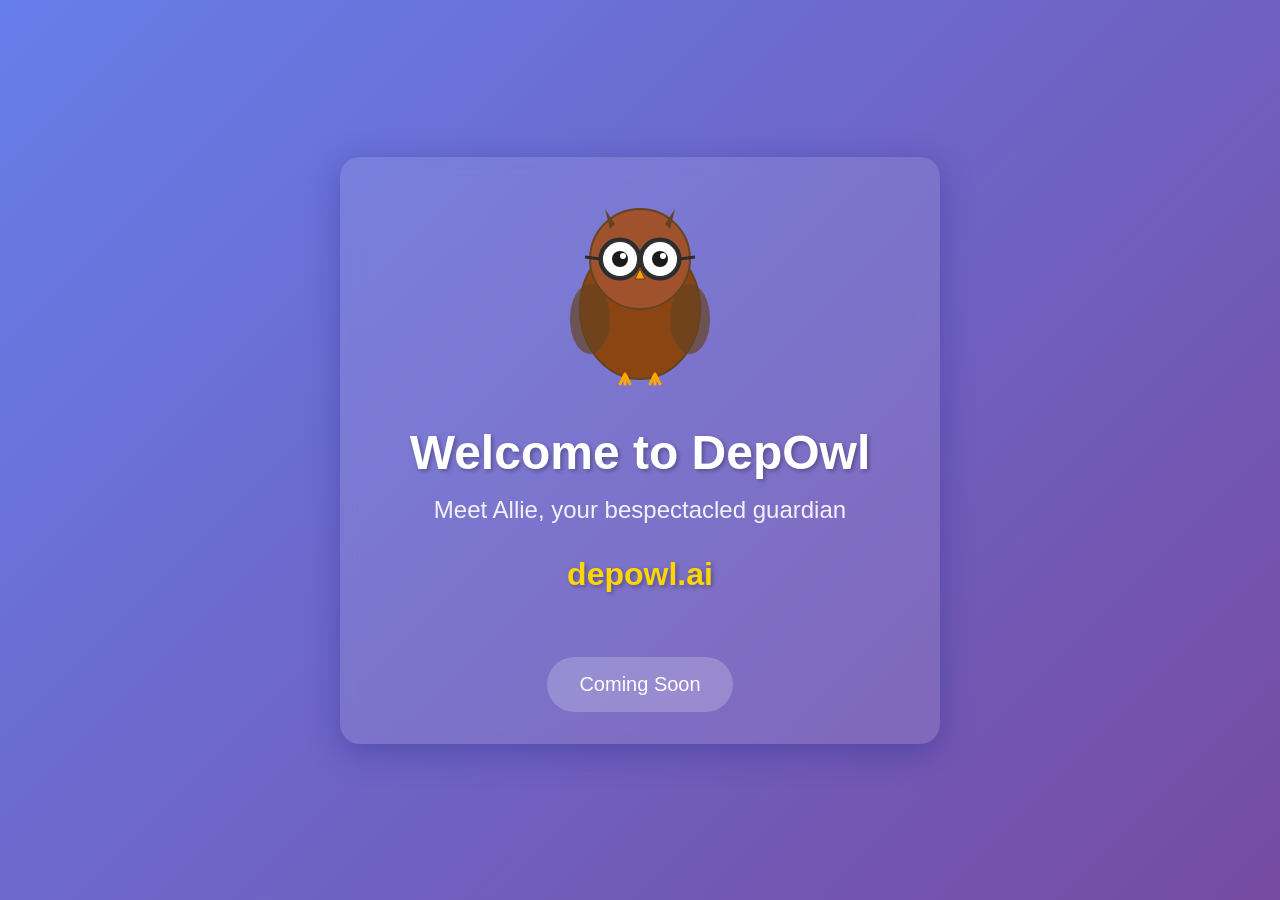
==== index.html @ 33dd3dfa "Convert ASP.NET Core app to static website for GitHub Pages Co-authored-by: ruthstorm <1965071+ruths" ====
<!DOCTYPE html>
<html lang="en">
<head>
    <meta charset="UTF-8">
    <meta name="viewport" content="width=device-width, initial-scale=1.0">
    <title>DepOwl - Coming Soon</title>
    <link rel="stylesheet" href="css/style.css">
</head>
<body>
    <div class="container">
        <div class="logo-container">
            <img src="images/allie-logo.svg" alt="Allie the Owl - DepOwl Mascot" class="logo">
        </div>
        <h1>Welcome to DepOwl</h1>
        <p class="tagline">Meet Allie, your bespectacled guardian</p>
        <p class="domain">depowl.ai</p>
        <p class="coming-soon">Coming Soon</p>
    </div>
</body>
</html>
---- css/style.css ----
* {
    margin: 0;
    padding: 0;
    box-sizing: border-box;
}

body {
    font-family: -apple-system, BlinkMacSystemFont, 'Segoe UI', Roboto, 'Helvetica Neue', Arial, sans-serif;
    background: linear-gradient(135deg, #667eea 0%, #764ba2 100%);
    min-height: 100vh;
    display: flex;
    justify-content: center;
    align-items: center;
    color: #ffffff;
}

.container {
    text-align: center;
    padding: 2rem;
    background: rgba(255, 255, 255, 0.1);
    backdrop-filter: blur(10px);
    border-radius: 20px;
    box-shadow: 0 8px 32px 0 rgba(31, 38, 135, 0.37);
    max-width: 600px;
    width: 90%;
}

.logo-container {
    margin-bottom: 2rem;
}

.logo {
    width: 200px;
    height: 200px;
    animation: float 3s ease-in-out infinite;
}

@keyframes float {
    0%, 100% {
        transform: translateY(0px);
    }
    50% {
        transform: translateY(-20px);
    }
}

h1 {
    font-size: 3rem;
    margin-bottom: 1rem;
    font-weight: 700;
    text-shadow: 2px 2px 4px rgba(0, 0, 0, 0.3);
}

.tagline {
    font-size: 1.5rem;
    margin-bottom: 1rem;
    opacity: 0.9;
}

.domain {
    font-size: 2rem;
    font-weight: 600;
    color: #FFD700;
    margin: 2rem 0;
    text-shadow: 2px 2px 4px rgba(0, 0, 0, 0.3);
}

.coming-soon {
    font-size: 1.25rem;
    margin-top: 2rem;
    padding: 1rem 2rem;
    background: rgba(255, 255, 255, 0.2);
    border-radius: 50px;
    display: inline-block;
}

@media (max-width: 768px) {
    h1 {
        font-size: 2rem;
    }
    
    .tagline {
        font-size: 1.2rem;
    }
    
    .domain {
        font-size: 1.5rem;
    }
    
    .logo {
        width: 150px;
        height: 150px;
    }
}
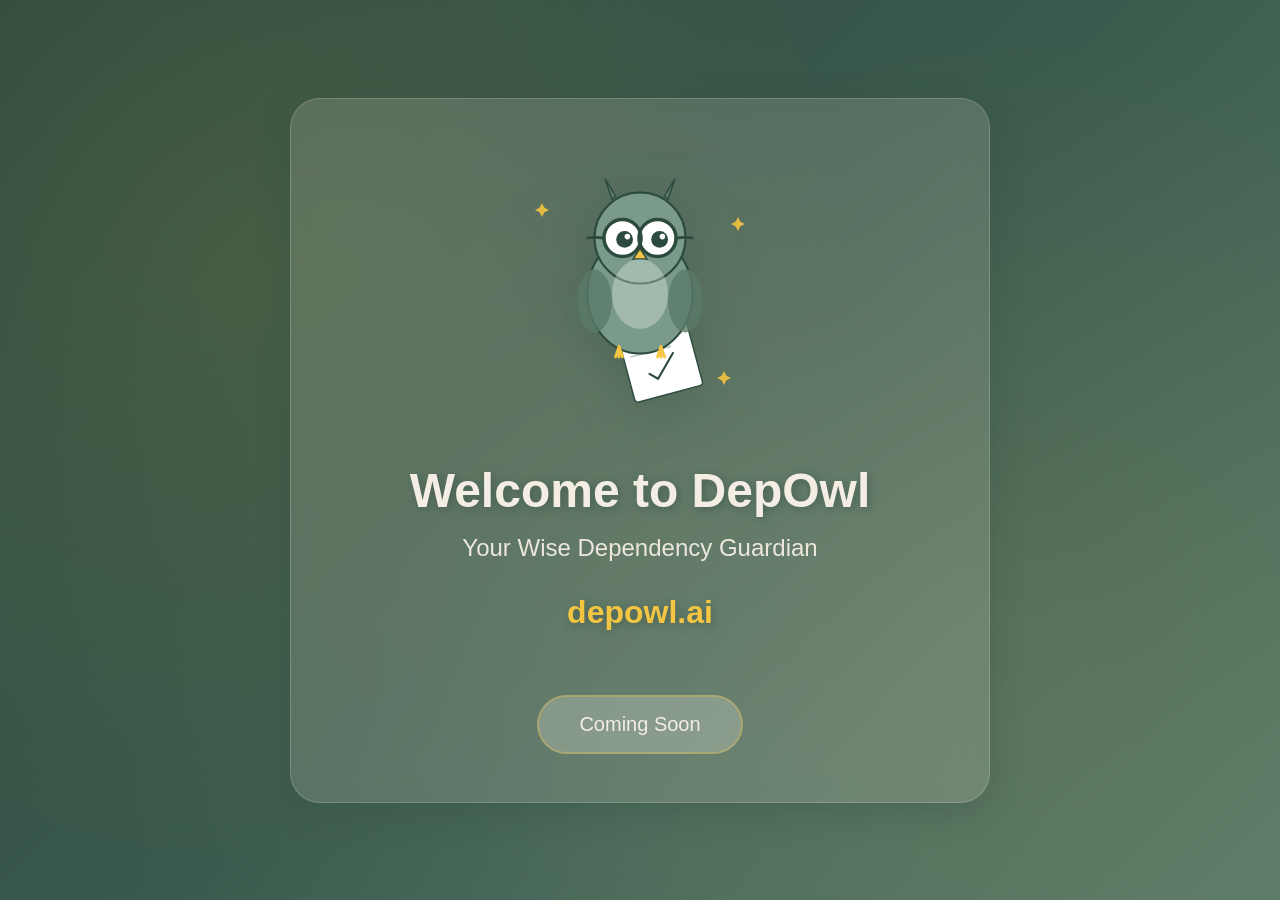
==== commit 9fc6ca11: "Redesign landing page with earth-tone colors and new owl mascot Co-authored-by: ruthstorm <1965071+r" ====
--- a/index.html
+++ b/index.html
@@ -9,10 +9,10 @@
 <body>
     <div class="container">
         <div class="logo-container">
-            <img src="images/allie-logo.svg" alt="Allie the Owl - DepOwl Mascot" class="logo">
+            <img src="images/allie-mascot.svg" alt="Allie the Owl - Your Wise Dependency Guardian" class="logo">
         </div>
         <h1>Welcome to DepOwl</h1>
-        <p class="tagline">Meet Allie, your bespectacled guardian</p>
+        <p class="tagline">Your Wise Dependency Guardian</p>
         <p class="domain">depowl.ai</p>
         <p class="coming-soon">Coming Soon</p>
     </div>
--- a/css/style.css
+++ b/css/style.css
@@ -6,23 +6,39 @@
 
 body {
     font-family: -apple-system, BlinkMacSystemFont, 'Segoe UI', Roboto, 'Helvetica Neue', Arial, sans-serif;
-    background: linear-gradient(135deg, #667eea 0%, #764ba2 100%);
+    background: linear-gradient(135deg, #2D4A3E 0%, #3A5A4D 50%, #5A7B6A 100%);
     min-height: 100vh;
     display: flex;
     justify-content: center;
     align-items: center;
-    color: #ffffff;
+    color: #F4EDE3;
+    position: relative;
+    overflow: hidden;
+}
+
+/* Decorative sparkle elements */
+body::before {
+    content: '';
+    position: absolute;
+    width: 100%;
+    height: 100%;
+    background-image: 
+        radial-gradient(circle at 20% 30%, rgba(244, 197, 66, 0.1) 0%, transparent 50%),
+        radial-gradient(circle at 80% 70%, rgba(244, 197, 66, 0.08) 0%, transparent 50%),
+        radial-gradient(circle at 50% 90%, rgba(122, 155, 138, 0.1) 0%, transparent 50%);
+    pointer-events: none;
 }
 
 .container {
     text-align: center;
-    padding: 2rem;
-    background: rgba(255, 255, 255, 0.1);
-    backdrop-filter: blur(10px);
-    border-radius: 20px;
-    box-shadow: 0 8px 32px 0 rgba(31, 38, 135, 0.37);
-    max-width: 600px;
+    padding: 3rem 2rem;
+    background: rgba(244, 237, 227, 0.15);
+    backdrop-filter: blur(12px);
+    border-radius: 30px;
+    box-shadow: 0 8px 32px 0 rgba(45, 74, 62, 0.3);
+    max-width: 700px;
     width: 90%;
+    border: 1px solid rgba(244, 237, 227, 0.2);
 }
 
 .logo-container {
@@ -30,9 +46,10 @@
 }
 
 .logo {
-    width: 200px;
-    height: 200px;
+    width: 280px;
+    height: 280px;
     animation: float 3s ease-in-out infinite;
+    filter: drop-shadow(0 10px 25px rgba(45, 74, 62, 0.3));
 }
 
 @keyframes float {
@@ -48,30 +65,44 @@
     font-size: 3rem;
     margin-bottom: 1rem;
     font-weight: 700;
-    text-shadow: 2px 2px 4px rgba(0, 0, 0, 0.3);
+    text-shadow: 2px 2px 8px rgba(45, 74, 62, 0.5);
+    color: #F4EDE3;
 }
 
 .tagline {
     font-size: 1.5rem;
     margin-bottom: 1rem;
-    opacity: 0.9;
+    opacity: 0.95;
+    color: #F4EDE3;
+    font-weight: 500;
 }
 
 .domain {
     font-size: 2rem;
     font-weight: 600;
-    color: #FFD700;
+    color: #F4C542;
     margin: 2rem 0;
-    text-shadow: 2px 2px 4px rgba(0, 0, 0, 0.3);
+    text-shadow: 2px 2px 8px rgba(45, 74, 62, 0.5);
 }
 
 .coming-soon {
     font-size: 1.25rem;
     margin-top: 2rem;
-    padding: 1rem 2rem;
-    background: rgba(255, 255, 255, 0.2);
+    padding: 1rem 2.5rem;
+    background: rgba(244, 237, 227, 0.25);
     border-radius: 50px;
     display: inline-block;
+    border: 2px solid rgba(244, 197, 66, 0.3);
+    color: #F4EDE3;
+    font-weight: 500;
+    transition: all 0.3s ease;
+}
+
+.coming-soon:hover {
+    background: rgba(244, 237, 227, 0.35);
+    border-color: rgba(244, 197, 66, 0.5);
+    transform: translateY(-2px);
+    box-shadow: 0 4px 12px rgba(244, 197, 66, 0.2);
 }
 
 @media (max-width: 768px) {
@@ -88,7 +119,35 @@
     }
     
     .logo {
-        width: 150px;
-        height: 150px;
+        width: 200px;
+        height: 200px;
+    }
+    
+    .container {
+        padding: 2rem 1.5rem;
+    }
+    
+    .coming-soon {
+        font-size: 1.1rem;
+        padding: 0.875rem 2rem;
     }
 }
+
+@media (max-width: 480px) {
+    .logo {
+        width: 170px;
+        height: 170px;
+    }
+    
+    h1 {
+        font-size: 1.75rem;
+    }
+    
+    .tagline {
+        font-size: 1.1rem;
+    }
+    
+    .domain {
+        font-size: 1.3rem;
+    }
+}
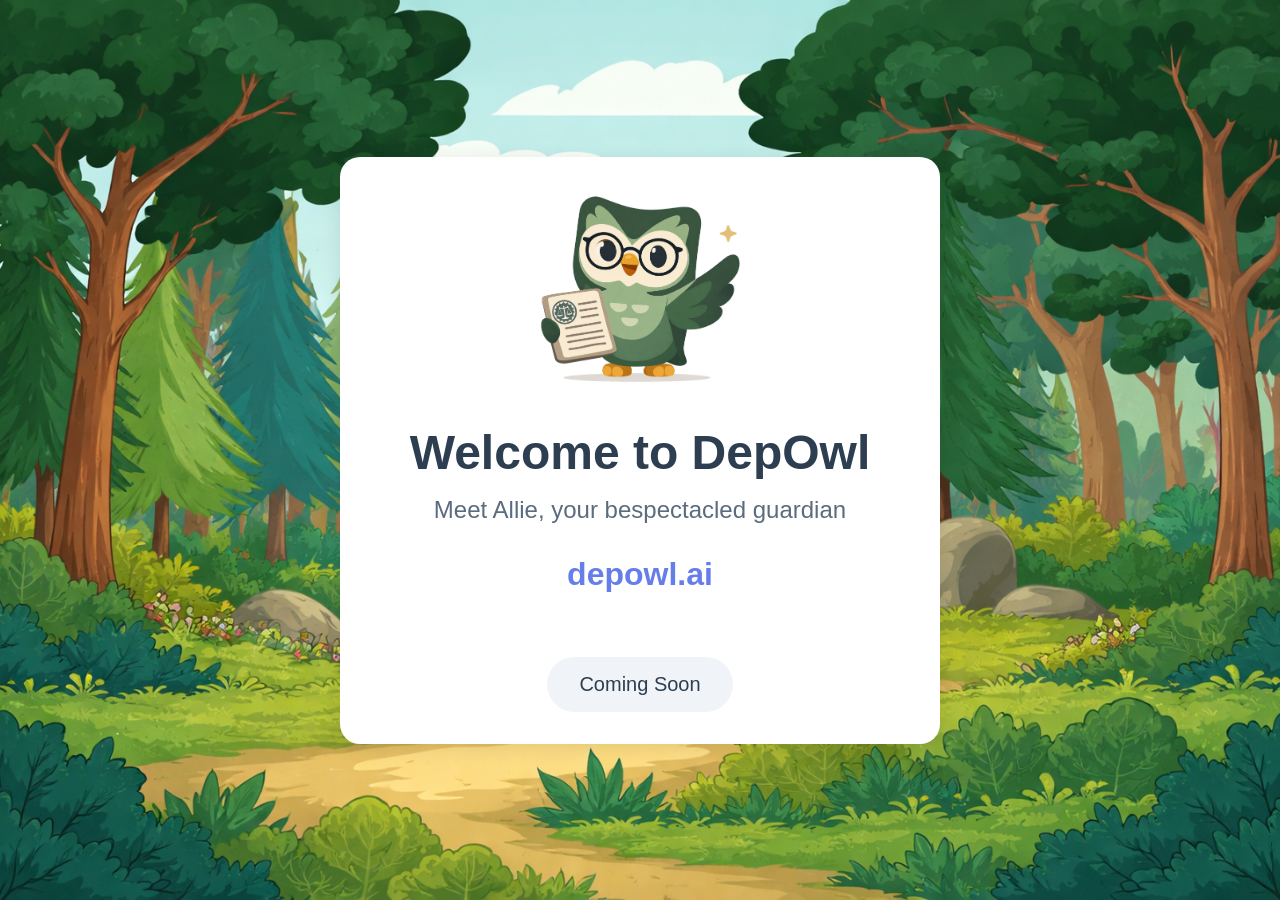
==== commit a66f030b: "Improving with the actual mascot, adding gitignore and improving readme" ====
--- a/index.html
+++ b/index.html
@@ -9,10 +9,10 @@
 <body>
     <div class="container">
         <div class="logo-container">
-            <img src="images/allie-mascot.svg" alt="Allie the Owl - Your Wise Dependency Guardian" class="logo">
+            <img src="images/ally-03-convert.svg" alt="Allie the Owl - DepOwl Mascot" class="logo">
         </div>
         <h1>Welcome to DepOwl</h1>
-        <p class="tagline">Your Wise Dependency Guardian</p>
+        <p class="tagline">Meet Allie, your bespectacled guardian</p>
         <p class="domain">depowl.ai</p>
         <p class="coming-soon">Coming Soon</p>
     </div>
--- a/css/style.css
+++ b/css/style.css
@@ -6,39 +6,26 @@
 
 body {
     font-family: -apple-system, BlinkMacSystemFont, 'Segoe UI', Roboto, 'Helvetica Neue', Arial, sans-serif;
-    background: linear-gradient(135deg, #2D4A3E 0%, #3A5A4D 50%, #5A7B6A 100%);
+    background: #ffffff;
     min-height: 100vh;
     display: flex;
     justify-content: center;
     align-items: center;
-    color: #F4EDE3;
-    position: relative;
-    overflow: hidden;
-}
-
-/* Decorative sparkle elements */
-body::before {
-    content: '';
-    position: absolute;
-    width: 100%;
-    height: 100%;
-    background-image: 
-        radial-gradient(circle at 20% 30%, rgba(244, 197, 66, 0.1) 0%, transparent 50%),
-        radial-gradient(circle at 80% 70%, rgba(244, 197, 66, 0.08) 0%, transparent 50%),
-        radial-gradient(circle at 50% 90%, rgba(122, 155, 138, 0.1) 0%, transparent 50%);
-    pointer-events: none;
+    color: #333333;
+    background-image: url('../images/forest_bkg.png');
+    background-repeat: repeat-x;
+    background-position: bottom;
+    background-size: auto 100%; /* adjust height as needed */
 }
 
 .container {
     text-align: center;
-    padding: 3rem 2rem;
-    background: rgba(244, 237, 227, 0.15);
-    backdrop-filter: blur(12px);
-    border-radius: 30px;
-    box-shadow: 0 8px 32px 0 rgba(45, 74, 62, 0.3);
-    max-width: 700px;
+    padding: 2rem;
+    background: #ffffff;
+    border-radius: 20px;
+    box-shadow: 0 4px 20px rgba(0, 0, 0, 0.1);
+    max-width: 600px;
     width: 90%;
-    border: 1px solid rgba(244, 237, 227, 0.2);
 }
 
 .logo-container {
@@ -46,10 +33,9 @@
 }
 
 .logo {
-    width: 280px;
-    height: 280px;
+    width: 200px;
+    height: 200px;
     animation: float 3s ease-in-out infinite;
-    filter: drop-shadow(0 10px 25px rgba(45, 74, 62, 0.3));
 }
 
 @keyframes float {
@@ -65,44 +51,30 @@
     font-size: 3rem;
     margin-bottom: 1rem;
     font-weight: 700;
-    text-shadow: 2px 2px 8px rgba(45, 74, 62, 0.5);
-    color: #F4EDE3;
+    color: #2c3e50;
 }
 
 .tagline {
     font-size: 1.5rem;
     margin-bottom: 1rem;
-    opacity: 0.95;
-    color: #F4EDE3;
-    font-weight: 500;
+    color: #5a6c7d;
 }
 
 .domain {
     font-size: 2rem;
     font-weight: 600;
-    color: #F4C542;
+    color: #667eea;
     margin: 2rem 0;
-    text-shadow: 2px 2px 8px rgba(45, 74, 62, 0.5);
 }
 
 .coming-soon {
     font-size: 1.25rem;
     margin-top: 2rem;
-    padding: 1rem 2.5rem;
-    background: rgba(244, 237, 227, 0.25);
+    padding: 1rem 2rem;
+    background: #f0f4f8;
+    color: #2c3e50;
     border-radius: 50px;
     display: inline-block;
-    border: 2px solid rgba(244, 197, 66, 0.3);
-    color: #F4EDE3;
-    font-weight: 500;
-    transition: all 0.3s ease;
-}
-
-.coming-soon:hover {
-    background: rgba(244, 237, 227, 0.35);
-    border-color: rgba(244, 197, 66, 0.5);
-    transform: translateY(-2px);
-    box-shadow: 0 4px 12px rgba(244, 197, 66, 0.2);
 }
 
 @media (max-width: 768px) {
@@ -119,35 +91,7 @@
     }
     
     .logo {
-        width: 200px;
-        height: 200px;
-    }
-    
-    .container {
-        padding: 2rem 1.5rem;
-    }
-    
-    .coming-soon {
-        font-size: 1.1rem;
-        padding: 0.875rem 2rem;
+        width: 150px;
+        height: 150px;
     }
 }
-
-@media (max-width: 480px) {
-    .logo {
-        width: 170px;
-        height: 170px;
-    }
-    
-    h1 {
-        font-size: 1.75rem;
-    }
-    
-    .tagline {
-        font-size: 1.1rem;
-    }
-    
-    .domain {
-        font-size: 1.3rem;
-    }
-}
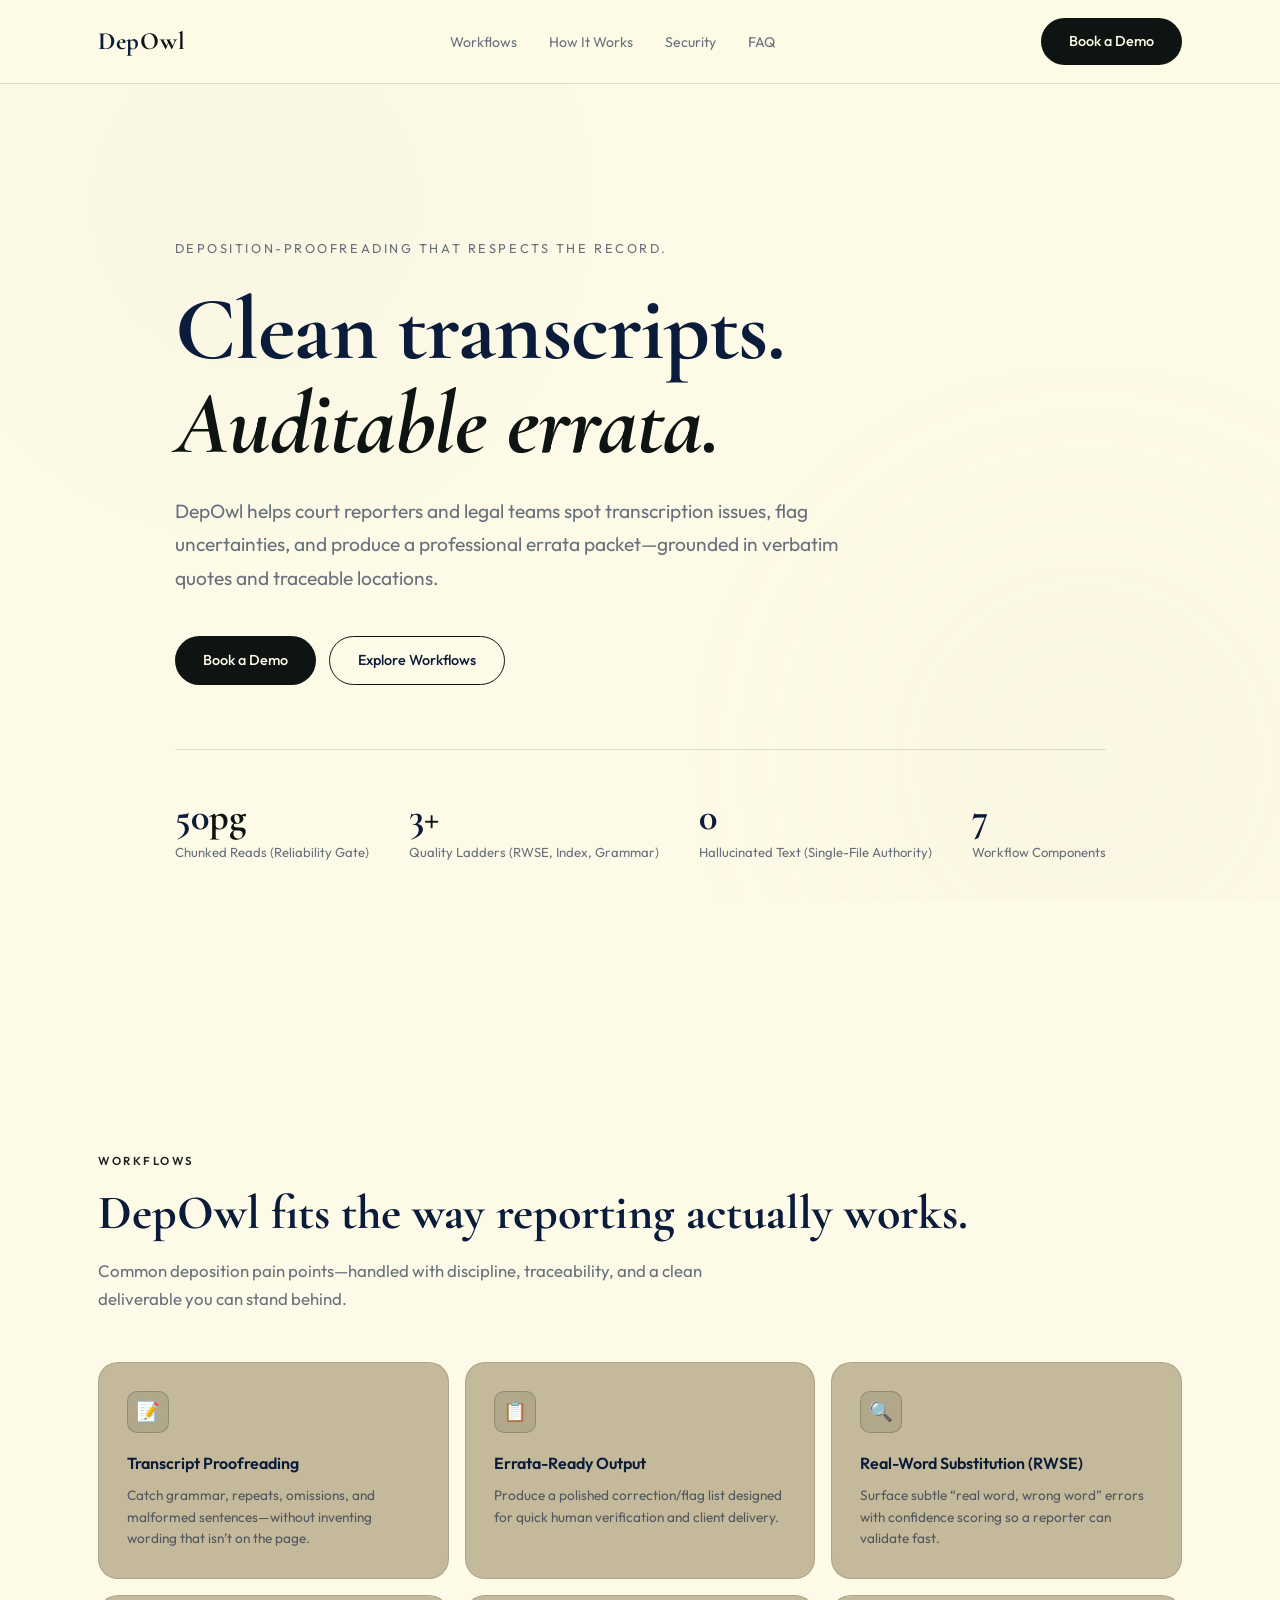
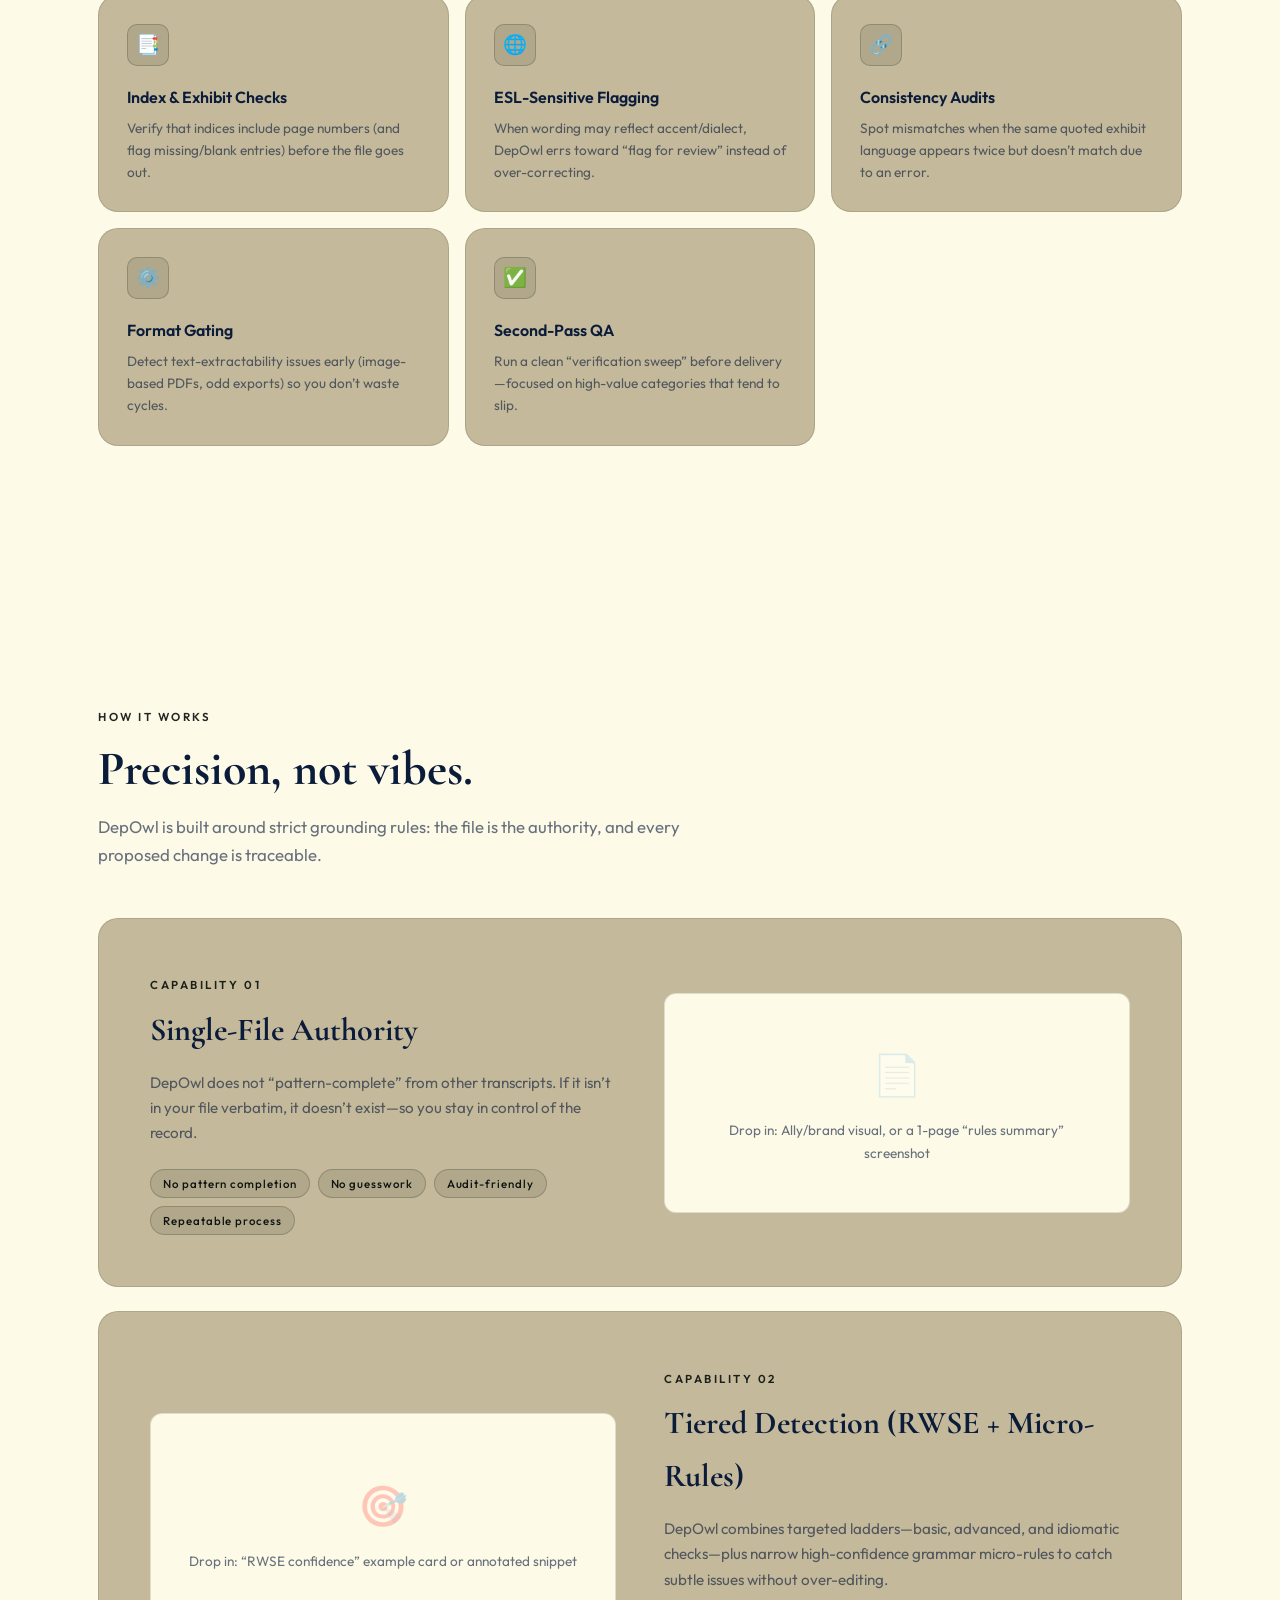
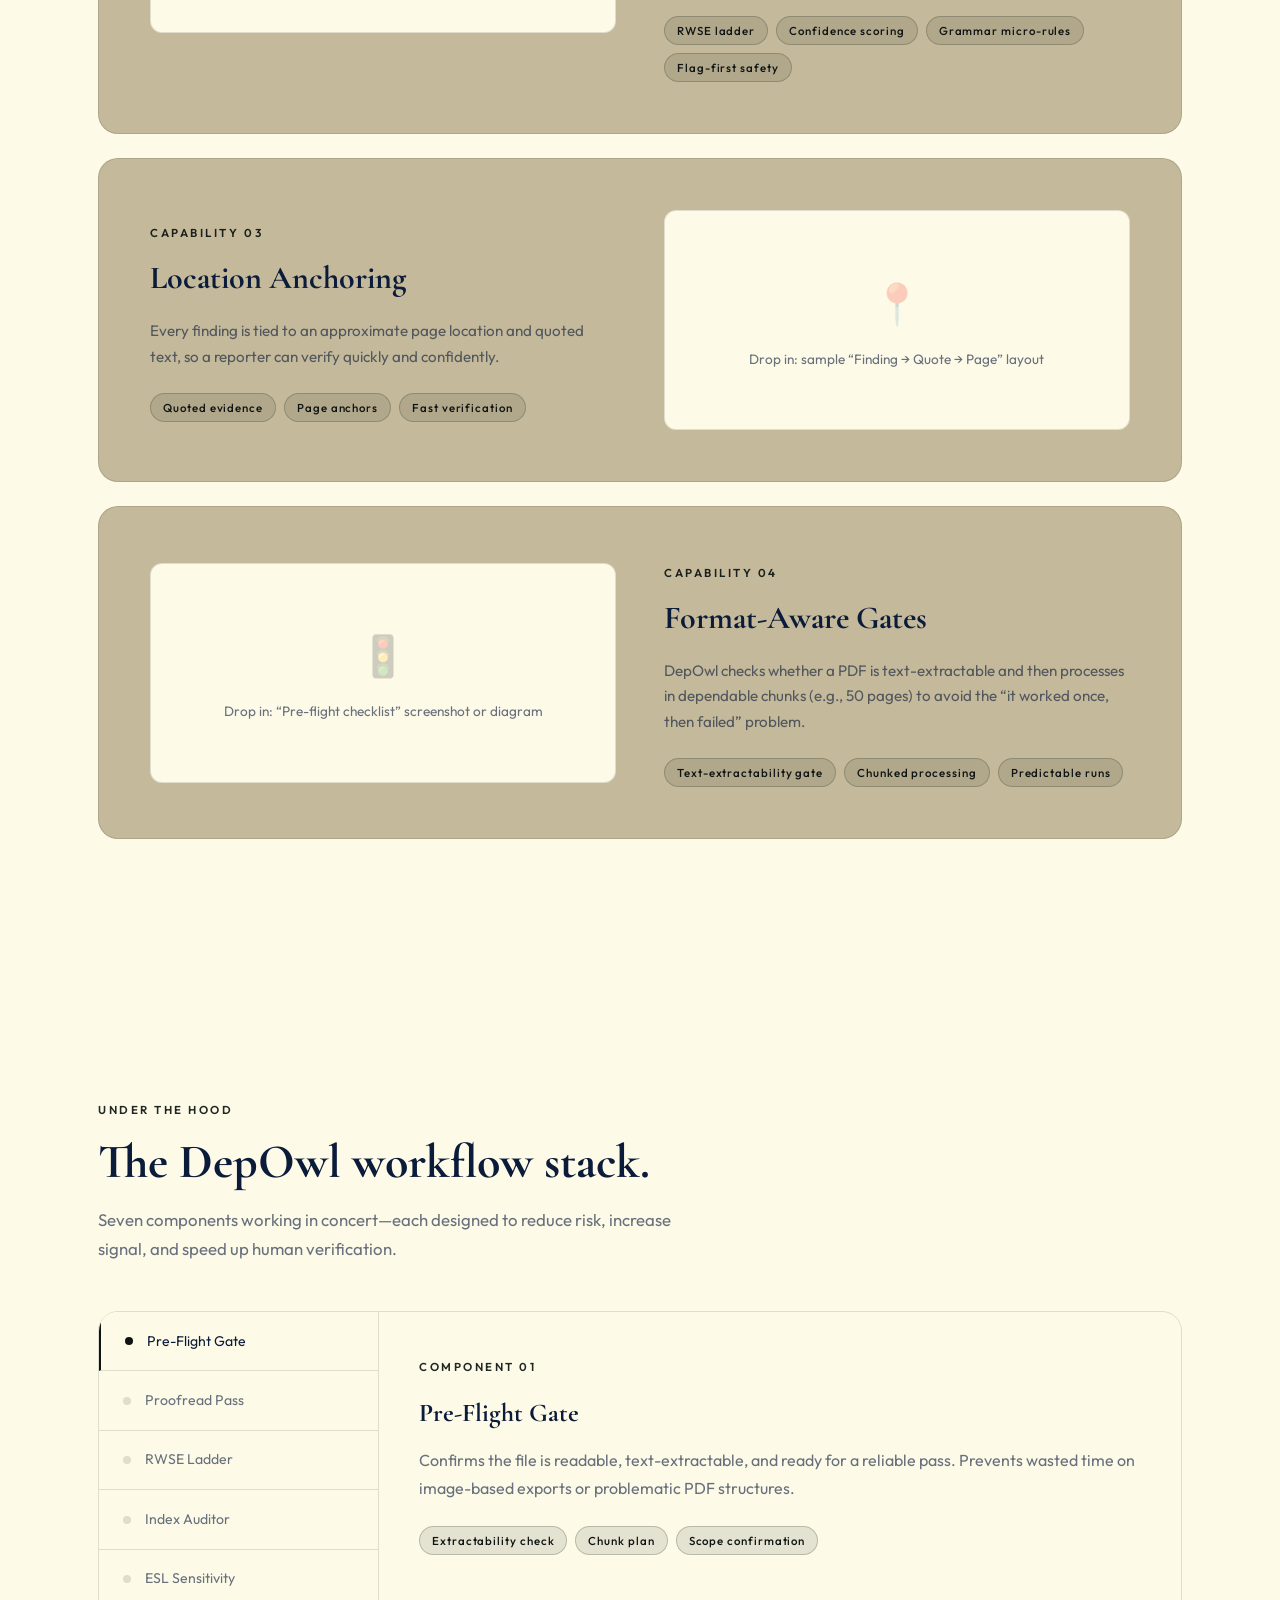
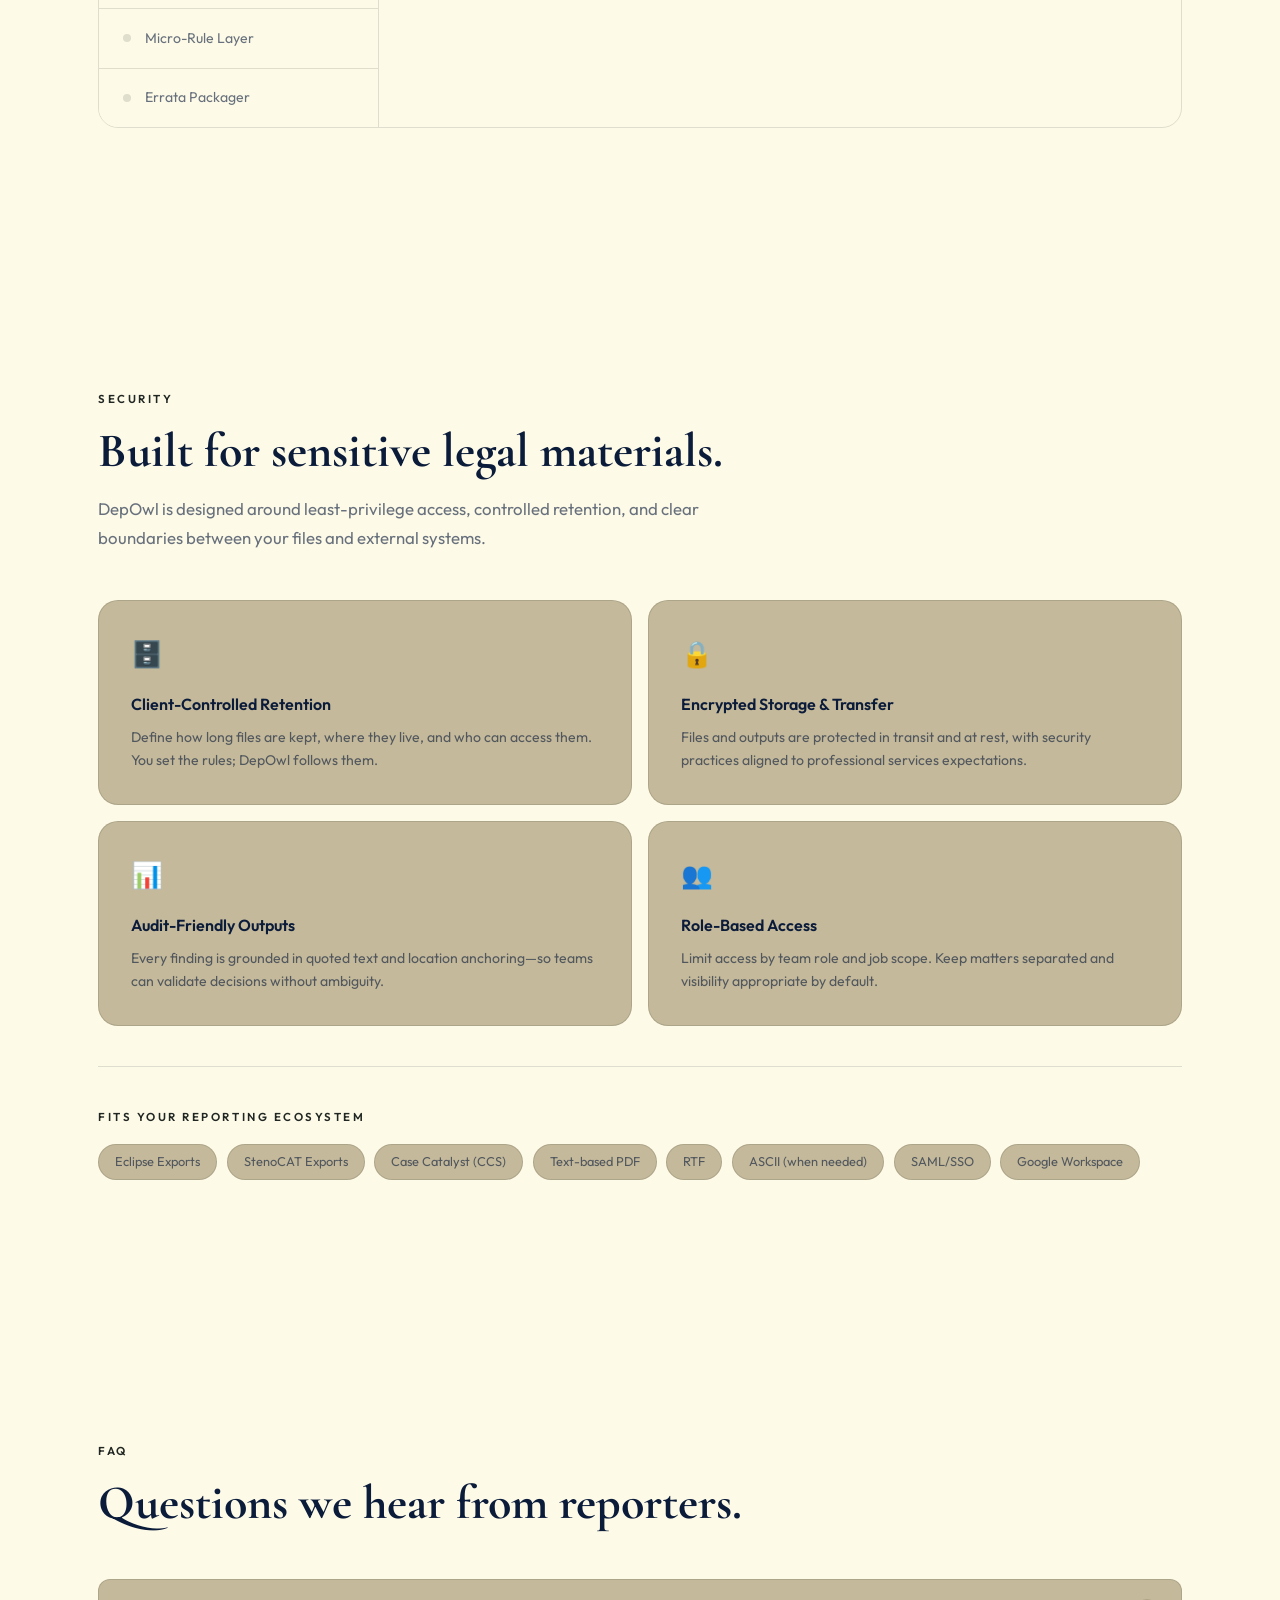
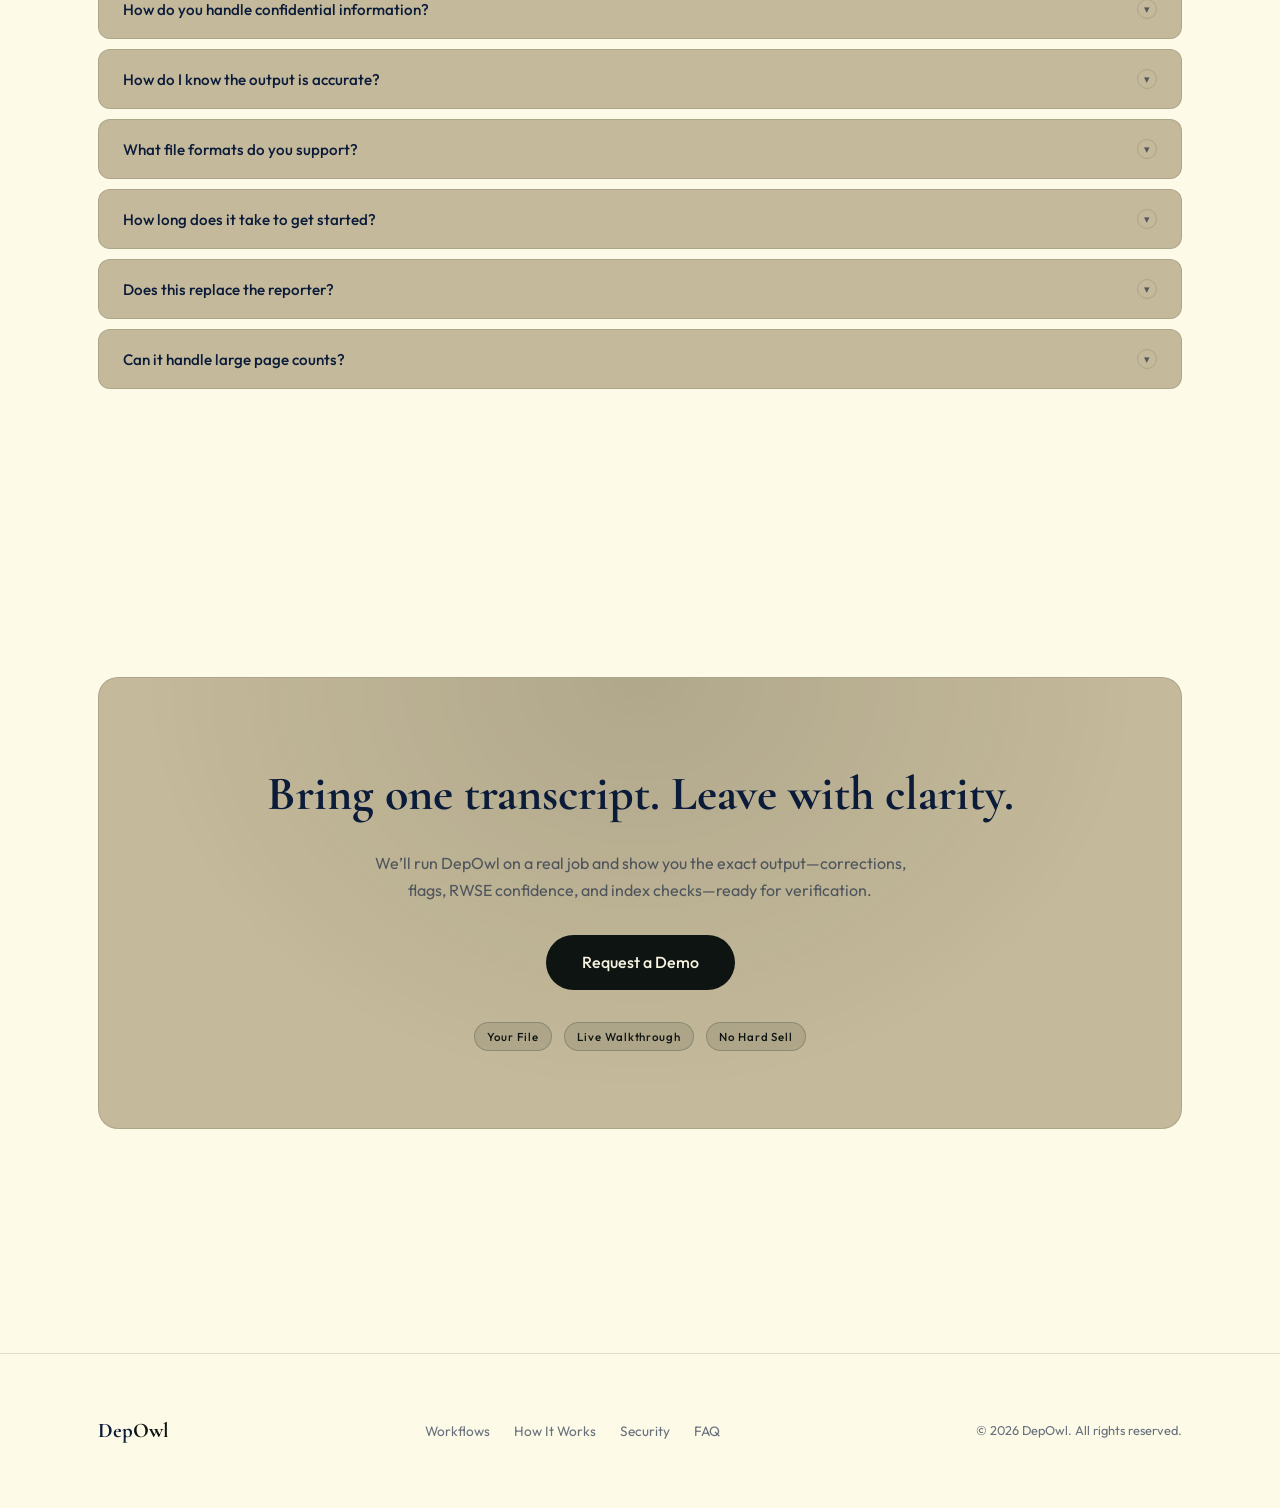
==== commit bd028d40: "First commit Replacing with updated landing site" ====
--- a/index.html
+++ b/index.html
@@ -1,20 +1,493 @@
 <!DOCTYPE html>
 <html lang="en">
 <head>
-    <meta charset="UTF-8">
-    <meta name="viewport" content="width=device-width, initial-scale=1.0">
-    <title>DepOwl - Coming Soon</title>
-    <link rel="stylesheet" href="css/style.css">
+  <meta charset="UTF-8" />
+  <meta name="viewport" content="width=device-width, initial-scale=1.0" />
+  <title>DepOwl | Deposition Transcript Verification Engine</title>
+  <link href="https://fonts.googleapis.com/css2?family=Cormorant+Garamond:wght@400;600;700&family=Outfit:wght@300;400;500;600&display=swap" rel="stylesheet" />
+  <link rel="stylesheet" href="styles.css" />
 </head>
 <body>
-    <div class="container">
-        <div class="logo-container">
-            <img src="images/ally-03-convert.svg" alt="Allie the Owl - DepOwl Mascot" class="logo">
-        </div>
-        <h1>Welcome to DepOwl</h1>
-        <p class="tagline">Meet Allie, your bespectacled guardian</p>
-        <p class="domain">depowl.ai</p>
-        <p class="coming-soon">Coming Soon</p>
-    </div>
+
+  <!-- Background mesh -->
+  <div class="mesh" aria-hidden="true"></div>
+
+  <!-- ─────── HEADER ─────── -->
+  <header>
+    <div class="container">
+      <nav>
+        <a href="#" class="logo">
+          Dep<span>Owl</span>
+        </a>
+        <ul class="nav-links">
+          <li><a href="#use-cases">Workflows</a></li>
+          <li><a href="#platform">How It Works</a></li>
+          <li><a href="#security">Security</a></li>
+          <li><a href="#faq">FAQ</a></li>
+        </ul>
+        <a href="#contact" class="btn btn-primary nav-cta">Book a Demo</a>
+        <button class="hamburger" id="hamburger" aria-label="Toggle menu">
+          <span></span><span></span><span></span>
+        </button>
+      </nav>
+    </div>
+    <div class="mobile-menu" id="mobile-menu">
+      <a href="#use-cases">Workflows</a>
+      <a href="#platform">How It Works</a>
+      <a href="#security">Security</a>
+      <a href="#faq">FAQ</a>
+      <a href="#contact" class="btn btn-primary">Book a Demo</a>
+    </div>
+  </header>
+
+  <!-- ─────── HERO ─────── -->
+  <section class="hero section">
+    <div class="container">
+      <p class="hero-eyebrow">
+        Deposition-proofreading that respects the record.
+      </p>
+      <h1>
+        Clean transcripts.<br /><em>Auditable errata.</em>
+      </h1>
+      <p class="hero-sub">
+        DepOwl helps court reporters and legal teams spot transcription issues, flag uncertainties, and produce a professional errata packet&mdash;grounded in verbatim quotes and traceable locations.
+      </p>
+      <div class="hero-cta">
+        <a href="#contact" class="btn btn-primary">Book a Demo</a>
+        <a href="#use-cases" class="btn btn-ghost">Explore Workflows</a>
+      </div>
+
+      <div class="hero-stats">
+        <div class="stat-item">
+          <div class="stat-number">50<span>pg</span></div>
+          <div class="stat-label">Chunked Reads (Reliability Gate)</div>
+        </div>
+        <div class="stat-item">
+          <div class="stat-number">3<span>+</span></div>
+          <div class="stat-label">Quality Ladders (RWSE, Index, Grammar)</div>
+        </div>
+        <div class="stat-item">
+          <div class="stat-number">0</div>
+          <div class="stat-label">Hallucinated Text (Single-File Authority)</div>
+        </div>
+        <div class="stat-item">
+          <div class="stat-number">7</div>
+          <div class="stat-label">Workflow Components</div>
+        </div>
+      </div>
+    </div>
+  </section>
+
+  <!-- ─────── USE CASES ─────── -->
+  <section id="use-cases" class="section">
+    <div class="container">
+      <span class="section-label">Workflows</span>
+      <h2 class="section-title">
+        DepOwl fits the way reporting actually works.
+      </h2>
+      <p class="section-sub">
+        Common deposition pain points&mdash;handled with discipline, traceability, and a clean deliverable you can stand behind.
+      </p>
+
+      <div class="cards-grid">
+        <div class="card fade-in">
+          <div class="card-icon">📝</div>
+          <h3>Transcript Proofreading</h3>
+          <p>Catch grammar, repeats, omissions, and malformed sentences&mdash;without inventing wording that isn&rsquo;t on the page.</p>
+          <span class="card-arrow">→</span>
+        </div>
+        <div class="card fade-in">
+          <div class="card-icon">📋</div>
+          <h3>Errata-Ready Output</h3>
+          <p>Produce a polished correction/flag list designed for quick human verification and client delivery.</p>
+          <span class="card-arrow">→</span>
+        </div>
+        <div class="card fade-in">
+          <div class="card-icon">🔍</div>
+          <h3>Real-Word Substitution (RWSE)</h3>
+          <p>Surface subtle &ldquo;real word, wrong word&rdquo; errors with confidence scoring so a reporter can validate fast.</p>
+          <span class="card-arrow">→</span>
+        </div>
+        <div class="card fade-in">
+          <div class="card-icon">📑</div>
+          <h3>Index &amp; Exhibit Checks</h3>
+          <p>Verify that indices include page numbers (and flag missing/blank entries) before the file goes out.</p>
+          <span class="card-arrow">→</span>
+        </div>
+        <div class="card fade-in">
+          <div class="card-icon">🌐</div>
+          <h3>ESL-Sensitive Flagging</h3>
+          <p>When wording may reflect accent/dialect, DepOwl errs toward &ldquo;flag for review&rdquo; instead of over-correcting.</p>
+          <span class="card-arrow">→</span>
+        </div>
+        <div class="card fade-in">
+          <div class="card-icon">🔗</div>
+          <h3>Consistency Audits</h3>
+          <p>Spot mismatches when the same quoted exhibit language appears twice but doesn&rsquo;t match due to an error.</p>
+          <span class="card-arrow">→</span>
+        </div>
+        <div class="card fade-in">
+          <div class="card-icon">⚙️</div>
+          <h3>Format Gating</h3>
+          <p>Detect text-extractability issues early (image-based PDFs, odd exports) so you don&rsquo;t waste cycles.</p>
+          <span class="card-arrow">→</span>
+        </div>
+        <div class="card fade-in">
+          <div class="card-icon">✅</div>
+          <h3>Second-Pass QA</h3>
+          <p>Run a clean &ldquo;verification sweep&rdquo; before delivery&mdash;focused on high-value categories that tend to slip.</p>
+          <span class="card-arrow">→</span>
+        </div>
+      </div>
+    </div>
+  </section>
+
+  <!-- ─────── PLATFORM ─────── -->
+  <section id="platform" class="section">
+    <div class="container">
+      <span class="section-label">How It Works</span>
+      <h2 class="section-title">
+        Precision, not vibes.
+      </h2>
+      <p class="section-sub">
+        DepOwl is built around strict grounding rules: the file is the authority, and every proposed change is traceable.
+      </p>
+
+      <div class="features-list">
+        <div class="feature-block fade-in">
+          <div class="feature-content">
+            <span class="section-label">Capability 01</span>
+            <h3>Single-File Authority</h3>
+            <p>DepOwl does not &ldquo;pattern-complete&rdquo; from other transcripts. If it isn&rsquo;t in your file verbatim, it doesn&rsquo;t exist&mdash;so you stay in control of the record.</p>
+            <div class="feature-tags">
+              <span class="tag">No pattern completion</span>
+              <span class="tag">No guesswork</span>
+              <span class="tag">Audit-friendly</span>
+              <span class="tag">Repeatable process</span>
+            </div>
+          </div>
+          <div class="feature-visual">
+            <div class="placeholder-icon">📄</div>
+            <span>Drop in: Ally/brand visual, or a 1-page &ldquo;rules summary&rdquo; screenshot</span>
+          </div>
+        </div>
+
+        <div class="feature-block reverse fade-in">
+          <div class="feature-content">
+            <span class="section-label">Capability 02</span>
+            <h3>Tiered Detection (RWSE + Micro-Rules)</h3>
+            <p>DepOwl combines targeted ladders&mdash;basic, advanced, and idiomatic checks&mdash;plus narrow high-confidence grammar micro-rules to catch subtle issues without over-editing.</p>
+            <div class="feature-tags">
+              <span class="tag">RWSE ladder</span>
+              <span class="tag">Confidence scoring</span>
+              <span class="tag">Grammar micro-rules</span>
+              <span class="tag">Flag-first safety</span>
+            </div>
+          </div>
+          <div class="feature-visual">
+            <div class="placeholder-icon">🎯</div>
+            <span>Drop in: &ldquo;RWSE confidence&rdquo; example card or annotated snippet</span>
+          </div>
+        </div>
+
+        <div class="feature-block fade-in">
+          <div class="feature-content">
+            <span class="section-label">Capability 03</span>
+            <h3>Location Anchoring</h3>
+            <p>Every finding is tied to an approximate page location and quoted text, so a reporter can verify quickly and confidently.</p>
+            <div class="feature-tags">
+              <span class="tag">Quoted evidence</span>
+              <span class="tag">Page anchors</span>
+              <span class="tag">Fast verification</span>
+            </div>
+          </div>
+          <div class="feature-visual">
+            <div class="placeholder-icon">📍</div>
+            <span>Drop in: sample &ldquo;Finding → Quote → Page&rdquo; layout</span>
+          </div>
+        </div>
+
+        <div class="feature-block reverse fade-in">
+          <div class="feature-content">
+            <span class="section-label">Capability 04</span>
+            <h3>Format-Aware Gates</h3>
+            <p>DepOwl checks whether a PDF is text-extractable and then processes in dependable chunks (e.g., 50 pages) to avoid the &ldquo;it worked once, then failed&rdquo; problem.</p>
+            <div class="feature-tags">
+              <span class="tag">Text-extractability gate</span>
+              <span class="tag">Chunked processing</span>
+              <span class="tag">Predictable runs</span>
+            </div>
+          </div>
+          <div class="feature-visual">
+            <div class="placeholder-icon">🚦</div>
+            <span>Drop in: &ldquo;Pre-flight checklist&rdquo; screenshot or diagram</span>
+          </div>
+        </div>
+      </div>
+    </div>
+  </section>
+
+  <!-- ─────── AGENTS / ROLES (tabbed) ─────── -->
+  <section id="agents" class="section">
+    <div class="container">
+      <span class="section-label">Under the Hood</span>
+      <h2 class="section-title">
+        The DepOwl workflow stack.
+      </h2>
+      <p class="section-sub">
+        Seven components working in concert&mdash;each designed to reduce risk, increase signal, and speed up human verification.
+      </p>
+
+      <div class="agents-wrap">
+        <div class="agents-tabs" id="agents-tabs">
+          <div class="agent-tab active" data-tab="0"><div class="agent-tab-dot"></div>Pre-Flight Gate</div>
+          <div class="agent-tab" data-tab="1"><div class="agent-tab-dot"></div>Proofread Pass</div>
+          <div class="agent-tab" data-tab="2"><div class="agent-tab-dot"></div>RWSE Ladder</div>
+          <div class="agent-tab" data-tab="3"><div class="agent-tab-dot"></div>Index Auditor</div>
+          <div class="agent-tab" data-tab="4"><div class="agent-tab-dot"></div>ESL Sensitivity</div>
+          <div class="agent-tab" data-tab="5"><div class="agent-tab-dot"></div>Micro-Rule Layer</div>
+          <div class="agent-tab" data-tab="6"><div class="agent-tab-dot"></div>Errata Packager</div>
+        </div>
+        <div class="agent-details">
+          <div class="agent-detail active">
+            <span class="section-label">Component 01</span>
+            <h3>Pre-Flight Gate</h3>
+            <p>Confirms the file is readable, text-extractable, and ready for a reliable pass. Prevents wasted time on image-based exports or problematic PDF structures.</p>
+            <div style="display:flex;flex-wrap:wrap;gap:.5rem;">
+              <span class="tag">Extractability check</span>
+              <span class="tag">Chunk plan</span>
+              <span class="tag">Scope confirmation</span>
+            </div>
+          </div>
+          <div class="agent-detail">
+            <span class="section-label">Component 02</span>
+            <h3>Primary Proofread Pass</h3>
+            <p>Surfaces corrections and flags using strict grounding: quote what&rsquo;s wrong, propose what to change, and keep a clean separation between &ldquo;fix&rdquo; and &ldquo;verify.&rdquo;</p>
+            <div style="display:flex;flex-wrap:wrap;gap:.5rem;">
+              <span class="tag">Verbatim evidence</span>
+              <span class="tag">Flag-first safety</span>
+            </div>
+          </div>
+          <div class="agent-detail">
+            <span class="section-label">Component 03</span>
+            <h3>RWSE Detection Ladder</h3>
+            <p>Targets &ldquo;real word, wrong word&rdquo; substitutions&mdash;from obvious to idiomatic&mdash;then assigns confidence to help a reporter prioritize review.</p>
+            <div style="display:flex;flex-wrap:wrap;gap:.5rem;">
+              <span class="tag">Basic / Advanced / Idiomatic</span>
+              <span class="tag">Confidence scoring</span>
+              <span class="tag">High-signal flags</span>
+            </div>
+          </div>
+          <div class="agent-detail">
+            <span class="section-label">Component 04</span>
+            <h3>Index &amp; Exhibit Auditor</h3>
+            <p>Checks indices for missing page numbers and flags blank entries&mdash;especially the Exhibit Index&mdash;so delivery is complete and professional.</p>
+            <div style="display:flex;flex-wrap:wrap;gap:.5rem;">
+              <span class="tag">Index page numbers</span>
+              <span class="tag">Exhibit index checks</span>
+            </div>
+          </div>
+          <div class="agent-detail">
+            <span class="section-label">Component 05</span>
+            <h3>ESL Sensitivity Module</h3>
+            <p>When language may reflect dialect, accent, or ESL phrasing, DepOwl conservatively flags for confirmation rather than &ldquo;correcting&rdquo; into something untrue.</p>
+            <div style="display:flex;flex-wrap:wrap;gap:.5rem;">
+              <span class="tag">Protects meaning</span>
+              <span class="tag">Reduces over-editing</span>
+            </div>
+          </div>
+          <div class="agent-detail">
+            <span class="section-label">Component 06</span>
+            <h3>Precision Grammar Micro-Rule Layer</h3>
+            <p>Narrow, high-confidence micro-rules catch subtle but important grammar slips (without attempting full punctuation rewrites).</p>
+            <div style="display:flex;flex-wrap:wrap;gap:.5rem;">
+              <span class="tag">High-confidence only</span>
+              <span class="tag">Minimal disruption</span>
+            </div>
+          </div>
+          <div class="agent-detail">
+            <span class="section-label">Component 07</span>
+            <h3>Errata &amp; Deliverables Packager</h3>
+            <p>Organizes findings into a clean, client-ready set: corrections, flags, and specialty categories&mdash;designed for quick review and easy communication.</p>
+            <div style="display:flex;flex-wrap:wrap;gap:.5rem;">
+              <span class="tag">Corrections vs Flags</span>
+              <span class="tag">Reporter-friendly</span>
+            </div>
+          </div>
+        </div>
+      </div>
+    </div>
+  </section>
+
+  <!-- ─────── SECURITY ─────── -->
+  <section id="security" class="section">
+    <div class="container">
+      <span class="section-label">Security</span>
+      <h2 class="section-title">
+        Built for sensitive legal materials.
+      </h2>
+      <p class="section-sub">
+        DepOwl is designed around least-privilege access, controlled retention, and clear boundaries between your files and external systems.
+      </p>
+
+      <div class="security-grid">
+        <div class="security-card fade-in">
+          <div class="security-card-icon">🗄️</div>
+          <h4>Client-Controlled Retention</h4>
+          <p>Define how long files are kept, where they live, and who can access them. You set the rules; DepOwl follows them.</p>
+        </div>
+        <div class="security-card fade-in">
+          <div class="security-card-icon">🔒</div>
+          <h4>Encrypted Storage &amp; Transfer</h4>
+          <p>Files and outputs are protected in transit and at rest, with security practices aligned to professional services expectations.</p>
+        </div>
+        <div class="security-card fade-in">
+          <div class="security-card-icon">📊</div>
+          <h4>Audit-Friendly Outputs</h4>
+          <p>Every finding is grounded in quoted text and location anchoring&mdash;so teams can validate decisions without ambiguity.</p>
+        </div>
+        <div class="security-card fade-in">
+          <div class="security-card-icon">👥</div>
+          <h4>Role-Based Access</h4>
+          <p>Limit access by team role and job scope. Keep matters separated and visibility appropriate by default.</p>
+        </div>
+      </div>
+
+      <div class="integrations-row">
+        <span class="section-label" style="width:100%;margin-bottom:.5rem;">Fits Your Reporting Ecosystem</span>
+        <span class="integration-badge">Eclipse Exports</span>
+        <span class="integration-badge">StenoCAT Exports</span>
+        <span class="integration-badge">Case Catalyst (CCS)</span>
+        <span class="integration-badge">Text-based PDF</span>
+        <span class="integration-badge">RTF</span>
+        <span class="integration-badge">ASCII (when needed)</span>
+        <span class="integration-badge">SAML/SSO</span>
+        <span class="integration-badge">Google Workspace</span>
+      </div>
+    </div>
+  </section>
+
+  <!-- ─────── FAQ ─────── -->
+  <section id="faq" class="section">
+    <div class="container">
+      <span class="section-label">FAQ</span>
+      <h2 class="section-title">
+        Questions we hear from reporters.
+      </h2>
+
+      <div class="faq-list" id="faq-list">
+        <div class="faq-item">
+          <button class="faq-question">
+            How do you handle confidential information?
+            <span class="faq-chevron">▾</span>
+          </button>
+          <div class="faq-answer">
+            <div class="faq-answer-inner">
+              DepOwl is built around controlled retention and least-privilege access. You decide where files live, who can access them, and how long they&rsquo;re retained. We keep processing disciplined and scoped to the job file.
+            </div>
+          </div>
+        </div>
+        <div class="faq-item">
+          <button class="faq-question">
+            How do I know the output is accurate?
+            <span class="faq-chevron">▾</span>
+          </button>
+          <div class="faq-answer">
+            <div class="faq-answer-inner">
+              DepOwl separates &ldquo;corrections&rdquo; from &ldquo;flags,&rdquo; and grounds findings in verbatim quotes with location anchoring. When certainty is low, it flags instead of forcing a rewrite&mdash;so the reporter stays the authority.
+            </div>
+          </div>
+        </div>
+        <div class="faq-item">
+          <button class="faq-question">
+            What file formats do you support?
+            <span class="faq-chevron">▾</span>
+          </button>
+          <div class="faq-answer">
+            <div class="faq-answer-inner">
+              DepOwl is optimized for text-based PDFs. It can also support RTF and structured text exports depending on the workflow. If a PDF is image-based, DepOwl flags it up front so you can choose OCR or an alternate export.
+            </div>
+          </div>
+        </div>
+        <div class="faq-item">
+          <button class="faq-question">
+            How long does it take to get started?
+            <span class="faq-chevron">▾</span>
+          </button>
+          <div class="faq-answer">
+            <div class="faq-answer-inner">
+              Fast. Bring one real transcript and we&rsquo;ll run a guided demo that mirrors your delivery process. From there, onboarding is mainly about file intake preferences and output formatting.
+            </div>
+          </div>
+        </div>
+        <div class="faq-item">
+          <button class="faq-question">
+            Does this replace the reporter?
+            <span class="faq-chevron">▾</span>
+          </button>
+          <div class="faq-answer">
+            <div class="faq-answer-inner">
+              No&mdash;DepOwl is designed to make the reporter faster and more confident. It surfaces high-signal issues, assigns priorities, and packages the output so the human verifier can approve quickly.
+            </div>
+          </div>
+        </div>
+        <div class="faq-item">
+          <button class="faq-question">
+            Can it handle large page counts?
+            <span class="faq-chevron">▾</span>
+          </button>
+          <div class="faq-answer">
+            <div class="faq-answer-inner">
+              Yes. DepOwl processes in dependable chunks (often 50 pages) to keep runs predictable and reduce format-related failures&mdash;especially on long transcripts.
+            </div>
+          </div>
+        </div>
+      </div>
+    </div>
+  </section>
+
+  <!-- ─────── CTA BANNER ─────── -->
+  <section id="contact" class="section">
+    <div class="container">
+      <div class="cta-banner">
+        <h2>
+          Bring one transcript. Leave with clarity.
+        </h2>
+        <p>
+          We&rsquo;ll run DepOwl on a real job and show you the exact output&mdash;corrections, flags, RWSE confidence, and index checks&mdash;ready for verification.
+        </p>
+        <a href="mailto:hello@depowl.com" class="btn btn-primary" style="font-size:1rem;padding:.9rem 2.25rem;">
+          Request a Demo
+        </a>
+        <div class="cta-features">
+          <span class="tag">Your File</span>
+          <span class="tag">Live Walkthrough</span>
+          <span class="tag">No Hard Sell</span>
+        </div>
+      </div>
+    </div>
+  </section>
+
+  <!-- ─────── FOOTER ─────── -->
+  <footer>
+    <div class="container">
+      <div class="footer-inner">
+        <a href="#" class="footer-logo">
+          Dep<span>Owl</span>
+        </a>
+        <nav class="footer-links">
+          <a href="#use-cases">Workflows</a>
+          <a href="#platform">How It Works</a>
+          <a href="#security">Security</a>
+          <a href="#faq">FAQ</a>
+        </nav>
+        <p class="footer-copy">
+          &copy; 2026 DepOwl. All rights reserved.
+        </p>
+      </div>
+    </div>
+  </footer>
+
+  <script src="main.js"></script>
 </body>
 </html>
--- a/styles.css
+++ b/styles.css
@@ -0,0 +1,716 @@
+/* ════════════════════════════════════════════════
+   DESIGN TOKENS — edit these to rebrand instantly
+════════════════════════════════════════════════ */
+:root {
+  /* Cliff-inspired palette — cream, navy, sage (cliffhandles.it) */
+  --bg:          #fdfae7;
+  --bg-card:     #c4b99a;
+  --bg-raised:   #fdfae7;
+  --border:      rgba(14, 20, 18, .12);
+
+  --accent:      #0E1412;
+  --accent-dim:  rgba(14, 20, 18, .1);
+  --accent-glow: rgba(14, 20, 18, .22);
+
+  --text-1:      #0B1B3A;
+  --text-2:      rgba(11, 27, 58, .62);
+  --text-3:      rgba(11, 27, 58, .38);
+
+  --ff-display: 'Cormorant Garamond', Georgia, serif;
+  --ff-body:    'Outfit', sans-serif;
+
+  --radius:  12px;
+  --radius-lg: 20px;
+  --ease:    cubic-bezier(.4,0,.2,1);
+  --shadow:  0 24px 80px rgba(14, 20, 18, .12);
+}
+
+/* ════════════════════════════════════════════════
+   RESET
+════════════════════════════════════════════════ */
+*, *::before, *::after { box-sizing: border-box; margin: 0; padding: 0; }
+html { scroll-behavior: smooth; }
+body {
+  font-family: var(--ff-body);
+  background: var(--bg);
+  color: var(--text-1);
+  line-height: 1.65;
+  overflow-x: hidden;
+}
+img { max-width: 100%; display: block; }
+a { color: inherit; text-decoration: none; }
+ul { list-style: none; }
+
+/* ════════════════════════════════════════════════
+   UTILITY
+════════════════════════════════════════════════ */
+.container {
+  max-width: 1180px;
+  margin-inline: auto;
+  padding-inline: clamp(1.25rem, 5vw, 3rem);
+}
+.section { padding-block: clamp(5rem, 10vw, 9rem); }
+.section-label {
+  display: inline-block;
+  font-size: .72rem;
+  letter-spacing: .22em;
+  text-transform: uppercase;
+  color: var(--accent);
+  font-weight: 600;
+  margin-bottom: 1rem;
+  opacity: .92;
+}
+.section-title {
+  font-family: var(--ff-display);
+  font-size: clamp(2rem, 4vw, 3rem);
+  font-weight: 700;
+  line-height: 1.15;
+  margin-bottom: 1rem;
+}
+.section-sub {
+  color: var(--text-2);
+  font-size: 1.05rem;
+  max-width: 56ch;
+  line-height: 1.7;
+}
+.btn {
+  display: inline-flex;
+  align-items: center;
+  gap: .5rem;
+  padding: .75rem 1.75rem;
+  border-radius: 999px;
+  font-family: var(--ff-body);
+  font-size: .9rem;
+  font-weight: 500;
+  cursor: pointer;
+  transition: all .2s var(--ease);
+  border: none;
+}
+.btn-primary {
+  background: var(--accent);
+  color: #fdfae7;
+}
+.btn-primary:hover {
+  background: #121B17;
+  transform: translateY(-1px);
+  box-shadow: 0 8px 30px var(--accent-glow);
+}
+.btn-ghost {
+  background: transparent;
+  color: var(--text-1);
+  border: 1px solid var(--accent);
+}
+.btn-ghost:hover {
+  border-color: rgba(14, 20, 18, .45);
+  background: rgba(14, 20, 18, .04);
+}
+.tag {
+  display: inline-block;
+  font-size: .72rem;
+  font-weight: 500;
+  letter-spacing: .08em;
+  padding: .25rem .75rem;
+  border-radius: 999px;
+  background: var(--accent-dim);
+  color: var(--accent);
+  border: 1px solid rgba(14, 20, 18, .2);
+}
+
+/* ════════════════════════════════════════════════
+   ANIMATED BG MESH
+════════════════════════════════════════════════ */
+.mesh {
+  position: fixed;
+  inset: 0;
+  z-index: -1;
+  overflow: hidden;
+  pointer-events: none;
+}
+.mesh::before, .mesh::after {
+  content: '';
+  position: absolute;
+  border-radius: 50%;
+  filter: blur(120px);
+  opacity: .18;
+  animation: drift 18s ease-in-out infinite alternate;
+}
+.mesh::before {
+  width: 60vw; height: 60vw;
+  background: radial-gradient(circle, rgba(14, 20, 18, .14), transparent 70%);
+  top: -20%; left: -10%;
+}
+.mesh::after {
+  width: 50vw; height: 50vw;
+  background: radial-gradient(circle, rgba(196, 185, 154, .55), transparent 70%);
+  bottom: -20%; right: -10%;
+  animation-delay: -9s;
+  animation-duration: 22s;
+}
+@keyframes drift {
+  from { transform: translate(0, 0) scale(1); }
+  to   { transform: translate(4vw, 3vh) scale(1.08); }
+}
+
+/* ════════════════════════════════════════════════
+   HEADER / NAV
+════════════════════════════════════════════════ */
+header {
+  position: sticky;
+  top: 0;
+  z-index: 200;
+  background: rgba(253, 250, 231, .92);
+  backdrop-filter: blur(18px);
+  -webkit-backdrop-filter: blur(18px);
+  border-bottom: 1px solid var(--border);
+}
+nav {
+  display: flex;
+  align-items: center;
+  justify-content: space-between;
+  gap: 1rem;
+  padding-block: 1.1rem;
+}
+.logo {
+  font-family: var(--ff-display);
+  font-size: 1.55rem;
+  font-weight: 700;
+  color: var(--text-1);
+  letter-spacing: .03em;
+}
+.logo span { color: var(--accent); }
+
+.nav-links {
+  display: flex;
+  align-items: center;
+  gap: 2rem;
+}
+.nav-links a {
+  font-size: .88rem;
+  color: var(--text-2);
+  font-weight: 400;
+  transition: color .15s;
+}
+.nav-links a:hover { color: var(--text-1); }
+
+/* Hamburger (mobile) */
+.hamburger {
+  display: none;
+  flex-direction: column;
+  gap: 5px;
+  cursor: pointer;
+  padding: .25rem;
+  background: none;
+  border: none;
+}
+.hamburger span {
+  display: block;
+  width: 22px; height: 2px;
+  background: var(--text-1);
+  border-radius: 2px;
+  transition: all .3s var(--ease);
+}
+.hamburger.open span:nth-child(1) { transform: translateY(7px) rotate(45deg); }
+.hamburger.open span:nth-child(2) { opacity: 0; }
+.hamburger.open span:nth-child(3) { transform: translateY(-7px) rotate(-45deg); }
+
+/* Mobile menu */
+.mobile-menu {
+  display: none;
+  flex-direction: column;
+  gap: 0;
+  background: var(--bg-card);
+  border-bottom: 1px solid var(--border);
+}
+.mobile-menu.open { display: flex; }
+.mobile-menu a {
+  padding: 1rem 1.5rem;
+  font-size: .95rem;
+  color: var(--text-2);
+  border-bottom: 1px solid var(--border);
+  transition: color .15s, background .15s;
+}
+.mobile-menu a:hover { color: var(--text-1); background: var(--bg-raised); }
+.mobile-menu .btn { margin: 1rem 1.5rem; width: fit-content; }
+
+@media (max-width: 768px) {
+  .nav-links, .nav-cta { display: none; }
+  .hamburger { display: flex; }
+}
+
+/* ════════════════════════════════════════════════
+   HERO
+════════════════════════════════════════════════ */
+.hero {
+  min-height: 92vh;
+  display: flex;
+  flex-direction: column;
+  justify-content: center;
+  padding-block: clamp(5rem, 12vw, 10rem);
+  position: relative;
+}
+.hero-eyebrow {
+  font-size: .8rem;
+  letter-spacing: .2em;
+  text-transform: uppercase;
+  color: var(--text-2);
+  margin-bottom: 1.5rem;
+}
+.hero h1 {
+  font-family: var(--ff-display);
+  font-size: clamp(3rem, 7vw, 6rem);
+  font-weight: 700;
+  line-height: 1.05;
+  letter-spacing: -.01em;
+  margin-bottom: 1.5rem;
+  max-width: 15ch;
+}
+.hero h1 em {
+  font-style: italic;
+  color: var(--accent);
+}
+.hero-sub {
+  font-size: clamp(1rem, 2vw, 1.2rem);
+  color: var(--text-2);
+  max-width: 52ch;
+  line-height: 1.75;
+  margin-bottom: 2.5rem;
+}
+.hero-cta {
+  display: flex;
+  flex-wrap: wrap;
+  gap: .85rem;
+  margin-bottom: 4rem;
+}
+
+/* Stats row */
+.hero-stats {
+  display: flex;
+  flex-wrap: wrap;
+  gap: 2.5rem;
+  padding-top: 3rem;
+  border-top: 1px solid var(--border);
+}
+.stat-item {}
+.stat-number {
+  font-family: var(--ff-display);
+  font-size: 2.4rem;
+  font-weight: 700;
+  color: var(--text-1);
+  line-height: 1;
+}
+.stat-number span { color: var(--accent); }
+.stat-label {
+  font-size: .82rem;
+  color: var(--text-2);
+  margin-top: .35rem;
+}
+
+/* ════════════════════════════════════════════════
+   USE CASES — CARD GRID
+════════════════════════════════════════════════ */
+.cards-grid {
+  display: grid;
+  grid-template-columns: repeat(auto-fill, minmax(260px, 1fr));
+  gap: 1rem;
+  margin-top: 3rem;
+}
+.card {
+  background: var(--bg-card);
+  border: 1px solid var(--border);
+  border-radius: var(--radius-lg);
+  padding: 1.75rem;
+  cursor: pointer;
+  transition: background .2s var(--ease), border-color .2s var(--ease), transform .2s var(--ease), box-shadow .2s var(--ease);
+  position: relative;
+  overflow: hidden;
+}
+.card::before {
+  content: '';
+  position: absolute;
+  inset: 0;
+  background: linear-gradient(135deg, var(--accent-dim), transparent 60%);
+  opacity: 0;
+  transition: opacity .3s var(--ease);
+}
+.card:hover {
+  background: #b8ad8e;
+  border-color: rgba(14, 20, 18, .28);
+  transform: translateY(-3px);
+  box-shadow: 0 16px 50px rgba(14, 20, 18, .12);
+}
+.card:hover::before { opacity: 1; }
+.card-icon {
+  width: 42px; height: 42px;
+  border-radius: 10px;
+  background: var(--accent-dim);
+  border: 1px solid rgba(14, 20, 18, .2);
+  display: grid;
+  place-items: center;
+  font-size: 1.2rem;
+  margin-bottom: 1.1rem;
+}
+.card h3 {
+  font-size: 1rem;
+  font-weight: 600;
+  margin-bottom: .5rem;
+}
+.card p {
+  font-size: .85rem;
+  color: var(--text-2);
+  line-height: 1.6;
+}
+.card-arrow {
+  position: absolute;
+  bottom: 1.5rem;
+  right: 1.5rem;
+  color: var(--accent);
+  opacity: 0;
+  transform: translateX(-6px);
+  transition: all .25s var(--ease);
+}
+.card:hover .card-arrow {
+  opacity: 1;
+  transform: translateX(0);
+}
+
+/* ════════════════════════════════════════════════
+   PLATFORM — 4 FEATURE BLOCKS
+════════════════════════════════════════════════ */
+.features-list {
+  display: grid;
+  gap: 1.5rem;
+  margin-top: 3rem;
+}
+.feature-block {
+  display: grid;
+  grid-template-columns: 1fr 1fr;
+  gap: 3rem;
+  align-items: center;
+  background: var(--bg-card);
+  border: 1px solid var(--border);
+  border-radius: var(--radius-lg);
+  padding: clamp(2rem, 4vw, 3.5rem);
+  transition: border-color .2s;
+}
+.feature-block:hover { border-color: rgba(14, 20, 18, .22); }
+.feature-block.reverse { direction: rtl; }
+.feature-block.reverse > * { direction: ltr; }
+.feature-content {}
+.feature-content .section-label { margin-bottom: .6rem; }
+.feature-content h3 {
+  font-family: var(--ff-display);
+  font-size: clamp(1.5rem, 2.5vw, 2rem);
+  font-weight: 700;
+  margin-bottom: .85rem;
+}
+.feature-content p {
+  color: var(--text-2);
+  font-size: .95rem;
+  margin-bottom: 1.5rem;
+}
+.feature-tags { display: flex; flex-wrap: wrap; gap: .5rem; }
+.feature-visual {
+  background: var(--bg-raised);
+  border: 1px solid var(--border);
+  border-radius: var(--radius);
+  min-height: 220px;
+  display: flex;
+  flex-direction: column;
+  align-items: center;
+  justify-content: center;
+  gap: .75rem;
+  color: var(--text-2);
+  font-size: .85rem;
+  text-align: center;
+  padding: 2rem;
+}
+.feature-visual .placeholder-icon {
+  font-size: 2.5rem;
+  opacity: .4;
+}
+
+@media (max-width: 820px) {
+  .feature-block { grid-template-columns: 1fr; }
+  .feature-block.reverse { direction: ltr; }
+}
+
+/* ════════════════════════════════════════════════
+   AGENTS — TABBED LIST
+════════════════════════════════════════════════ */
+.agents-section { background: var(--bg-card); border-radius: var(--radius-lg); }
+.agents-wrap {
+  display: grid;
+  grid-template-columns: 280px 1fr;
+  gap: 0;
+  border: 1px solid var(--border);
+  border-radius: var(--radius-lg);
+  overflow: hidden;
+  margin-top: 3rem;
+}
+.agents-tabs {
+  border-right: 1px solid var(--border);
+  background: var(--bg);
+}
+.agent-tab {
+  display: flex;
+  align-items: center;
+  gap: .85rem;
+  padding: 1.1rem 1.5rem;
+  cursor: pointer;
+  border-bottom: 1px solid var(--border);
+  transition: background .15s, color .15s;
+  font-size: .88rem;
+  color: var(--text-2);
+}
+.agent-tab:last-child { border-bottom: none; }
+.agent-tab:hover { background: var(--bg-raised); color: var(--text-1); }
+.agent-tab.active { background: var(--bg-raised); color: var(--text-1); border-left: 2px solid var(--accent); }
+.agent-tab-dot {
+  width: 8px; height: 8px;
+  border-radius: 50%;
+  background: var(--border);
+  flex-shrink: 0;
+  transition: background .15s;
+}
+.agent-tab.active .agent-tab-dot { background: var(--accent); }
+.agent-detail {
+  padding: 2.5rem;
+  display: none;
+}
+.agent-detail.active { display: block; }
+.agent-detail h3 {
+  font-family: var(--ff-display);
+  font-size: 1.6rem;
+  font-weight: 700;
+  margin-bottom: .75rem;
+}
+.agent-detail p {
+  color: var(--text-2);
+  line-height: 1.75;
+  margin-bottom: 1.5rem;
+}
+
+@media (max-width: 680px) {
+  .agents-wrap { grid-template-columns: 1fr; }
+  .agents-tabs { border-right: none; border-bottom: 1px solid var(--border); display: flex; overflow-x: auto; }
+  .agent-tab { border-bottom: none; border-right: 1px solid var(--border); white-space: nowrap; flex-shrink: 0; }
+  .agent-tab:last-child { border-right: none; }
+  .agent-tab.active { border-left: none; border-bottom: 2px solid var(--accent); }
+}
+
+/* ════════════════════════════════════════════════
+   SECURITY — 2-COL GRID
+════════════════════════════════════════════════ */
+.security-grid {
+  display: grid;
+  grid-template-columns: 1fr 1fr;
+  gap: 1rem;
+  margin-top: 3rem;
+}
+.security-card {
+  background: var(--bg-card);
+  border: 1px solid var(--border);
+  border-radius: var(--radius-lg);
+  padding: 2rem;
+  transition: border-color .2s;
+}
+.security-card:hover { border-color: rgba(14, 20, 18, .22); }
+.security-card-icon {
+  font-size: 1.6rem;
+  margin-bottom: 1rem;
+}
+.security-card h4 {
+  font-size: 1rem;
+  font-weight: 600;
+  margin-bottom: .5rem;
+}
+.security-card p {
+  font-size: .88rem;
+  color: var(--text-2);
+  line-height: 1.65;
+}
+.integrations-row {
+  display: flex;
+  flex-wrap: wrap;
+  gap: .6rem;
+  margin-top: 2.5rem;
+  padding-top: 2.5rem;
+  border-top: 1px solid var(--border);
+}
+.integration-badge {
+  padding: .4rem 1rem;
+  border-radius: 999px;
+  border: 1px solid var(--border);
+  font-size: .8rem;
+  color: var(--text-2);
+  background: var(--bg-card);
+  transition: border-color .15s, color .15s;
+}
+.integration-badge:hover { border-color: var(--accent); color: var(--text-1); }
+
+@media (max-width: 600px) {
+  .security-grid { grid-template-columns: 1fr; }
+}
+
+/* ════════════════════════════════════════════════
+   FAQ — ACCORDION
+════════════════════════════════════════════════ */
+.faq-list {
+  margin-top: 3rem;
+  display: flex;
+  flex-direction: column;
+  gap: .6rem;
+}
+.faq-item {
+  background: var(--bg-card);
+  border: 1px solid var(--border);
+  border-radius: var(--radius);
+  overflow: hidden;
+  transition: border-color .2s;
+}
+.faq-item.open { border-color: rgba(14, 20, 18, .28); }
+.faq-question {
+  width: 100%;
+  display: flex;
+  align-items: center;
+  justify-content: space-between;
+  gap: 1rem;
+  padding: 1.2rem 1.5rem;
+  background: none;
+  border: none;
+  color: var(--text-1);
+  font-family: var(--ff-body);
+  font-size: .95rem;
+  font-weight: 500;
+  cursor: pointer;
+  text-align: left;
+}
+.faq-chevron {
+  flex-shrink: 0;
+  width: 20px; height: 20px;
+  border-radius: 50%;
+  border: 1px solid var(--border);
+  display: grid;
+  place-items: center;
+  font-size: .7rem;
+  transition: transform .25s var(--ease), background .15s, border-color .15s;
+  color: var(--text-2);
+}
+.faq-item.open .faq-chevron {
+  transform: rotate(180deg);
+  background: var(--accent-dim);
+  border-color: var(--accent);
+  color: var(--accent);
+}
+.faq-answer {
+  max-height: 0;
+  overflow: hidden;
+  transition: max-height .3s var(--ease);
+}
+.faq-answer-inner {
+  padding: 0 1.5rem 1.3rem;
+  font-size: .9rem;
+  color: var(--text-2);
+  line-height: 1.75;
+}
+
+/* ════════════════════════════════════════════════
+   CTA BANNER
+════════════════════════════════════════════════ */
+.cta-banner {
+  background: var(--bg-card);
+  border: 1px solid var(--border);
+  border-radius: var(--radius-lg);
+  padding: clamp(3rem, 6vw, 5rem);
+  text-align: center;
+  position: relative;
+  overflow: hidden;
+  margin-top: 2rem;
+}
+.cta-banner::before {
+  content: '';
+  position: absolute;
+  inset: 0;
+  background: radial-gradient(ellipse at 50% 0%, var(--accent-dim) 0%, transparent 65%);
+  pointer-events: none;
+}
+.cta-banner h2 {
+  font-family: var(--ff-display);
+  font-size: clamp(2rem, 4vw, 3rem);
+  font-weight: 700;
+  margin-bottom: 1rem;
+  position: relative;
+}
+.cta-banner p {
+  color: var(--text-2);
+  max-width: 50ch;
+  margin-inline: auto;
+  margin-bottom: 2rem;
+  font-size: 1rem;
+  position: relative;
+}
+.cta-features {
+  display: flex;
+  flex-wrap: wrap;
+  justify-content: center;
+  gap: .75rem;
+  margin-top: 2rem;
+  position: relative;
+}
+
+/* ════════════════════════════════════════════════
+   FOOTER
+════════════════════════════════════════════════ */
+footer {
+  border-top: 1px solid var(--border);
+  padding-block: 3rem;
+  margin-top: 6rem;
+}
+.footer-inner {
+  display: flex;
+  flex-wrap: wrap;
+  align-items: center;
+  justify-content: space-between;
+  gap: 1.5rem;
+}
+.footer-logo {
+  font-family: var(--ff-display);
+  font-size: 1.3rem;
+  font-weight: 700;
+}
+.footer-logo span { color: var(--accent); }
+.footer-links {
+  display: flex;
+  flex-wrap: wrap;
+  gap: 1.5rem;
+}
+.footer-links a {
+  font-size: .85rem;
+  color: var(--text-2);
+  transition: color .15s;
+}
+.footer-links a:hover { color: var(--text-1); }
+.footer-copy {
+  font-size: .8rem;
+  color: var(--text-2);
+}
+
+/* ════════════════════════════════════════════════
+   FADE-IN ANIMATION
+════════════════════════════════════════════════ */
+.fade-in {
+  opacity: 0;
+  transform: translateY(22px);
+  transition: opacity .6s var(--ease), transform .6s var(--ease);
+}
+.fade-in.visible {
+  opacity: 1;
+  transform: none;
+}
+.fade-in:nth-child(2) { transition-delay: .1s; }
+.fade-in:nth-child(3) { transition-delay: .2s; }
+.fade-in:nth-child(4) { transition-delay: .3s; }
+.fade-in:nth-child(5) { transition-delay: .4s; }
+.fade-in:nth-child(6) { transition-delay: .5s; }
+.fade-in:nth-child(7) { transition-delay: .6s; }
+.fade-in:nth-child(8) { transition-delay: .7s; }
